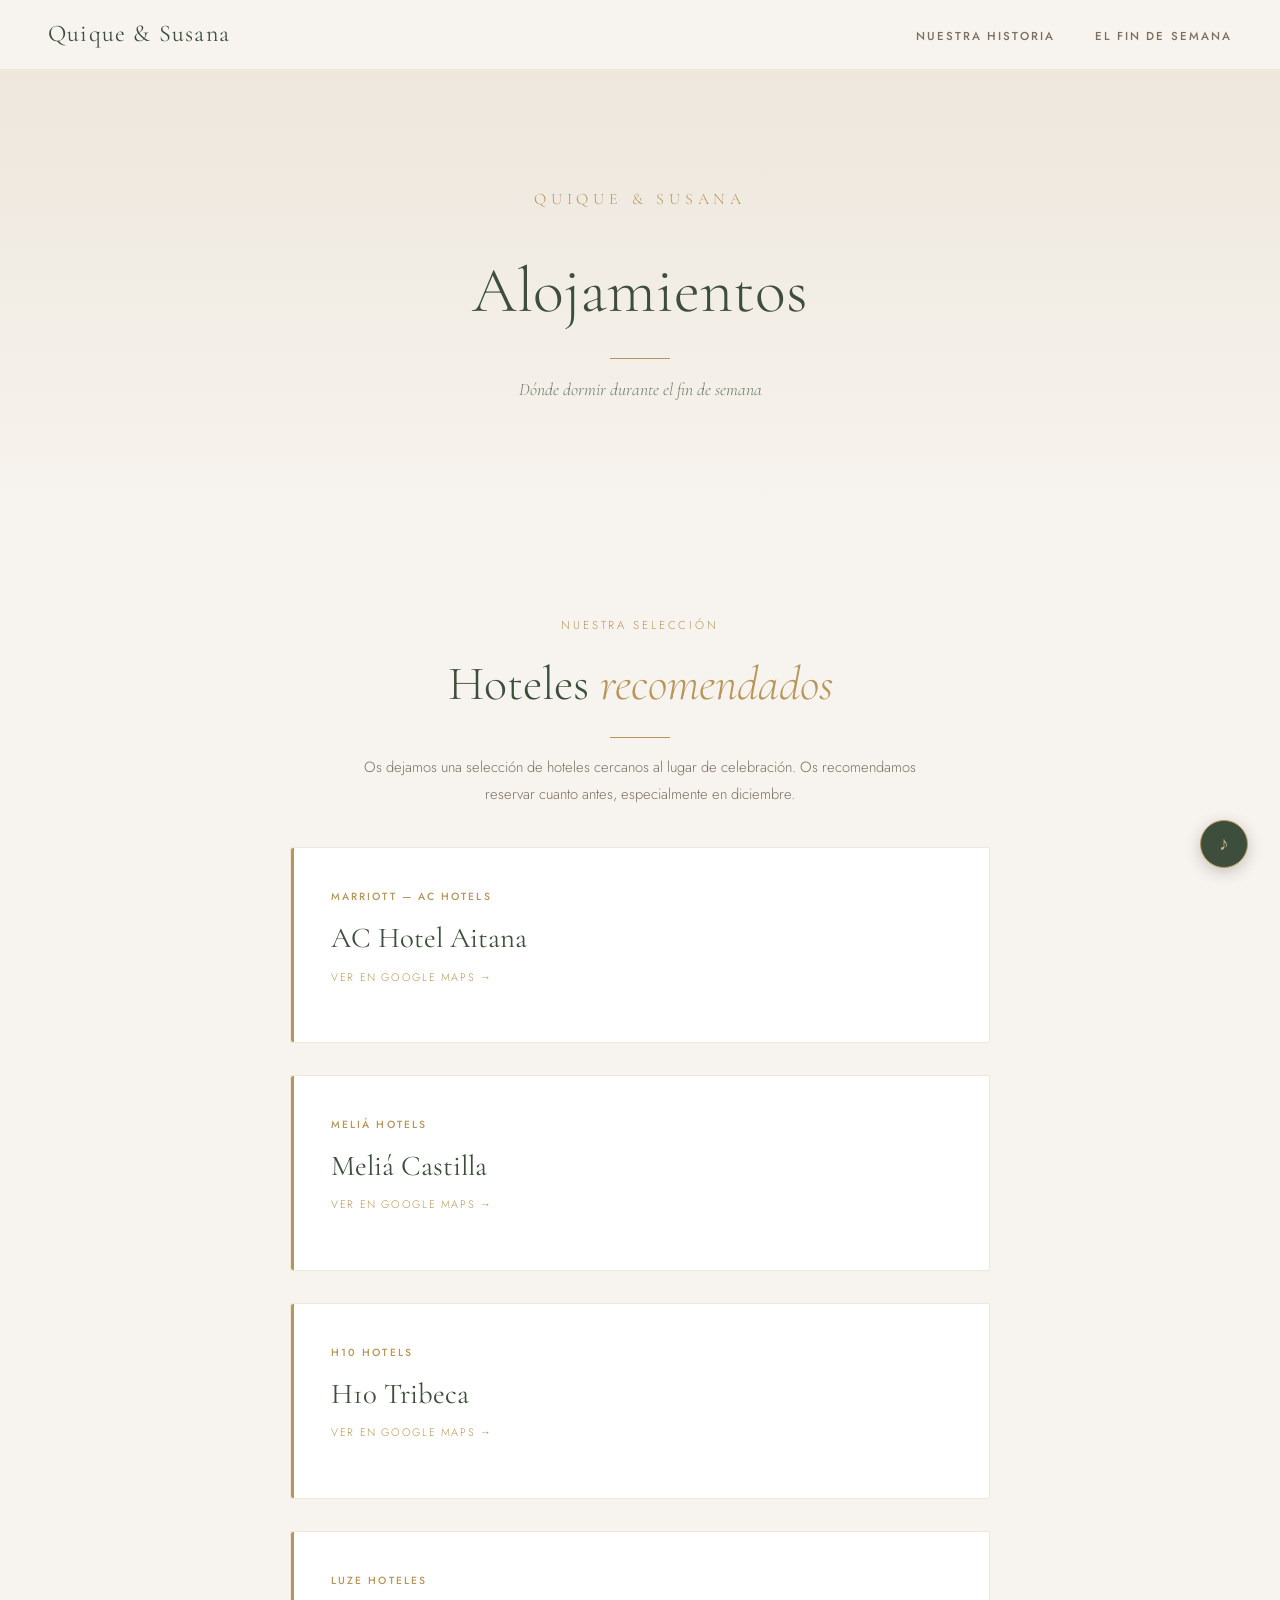
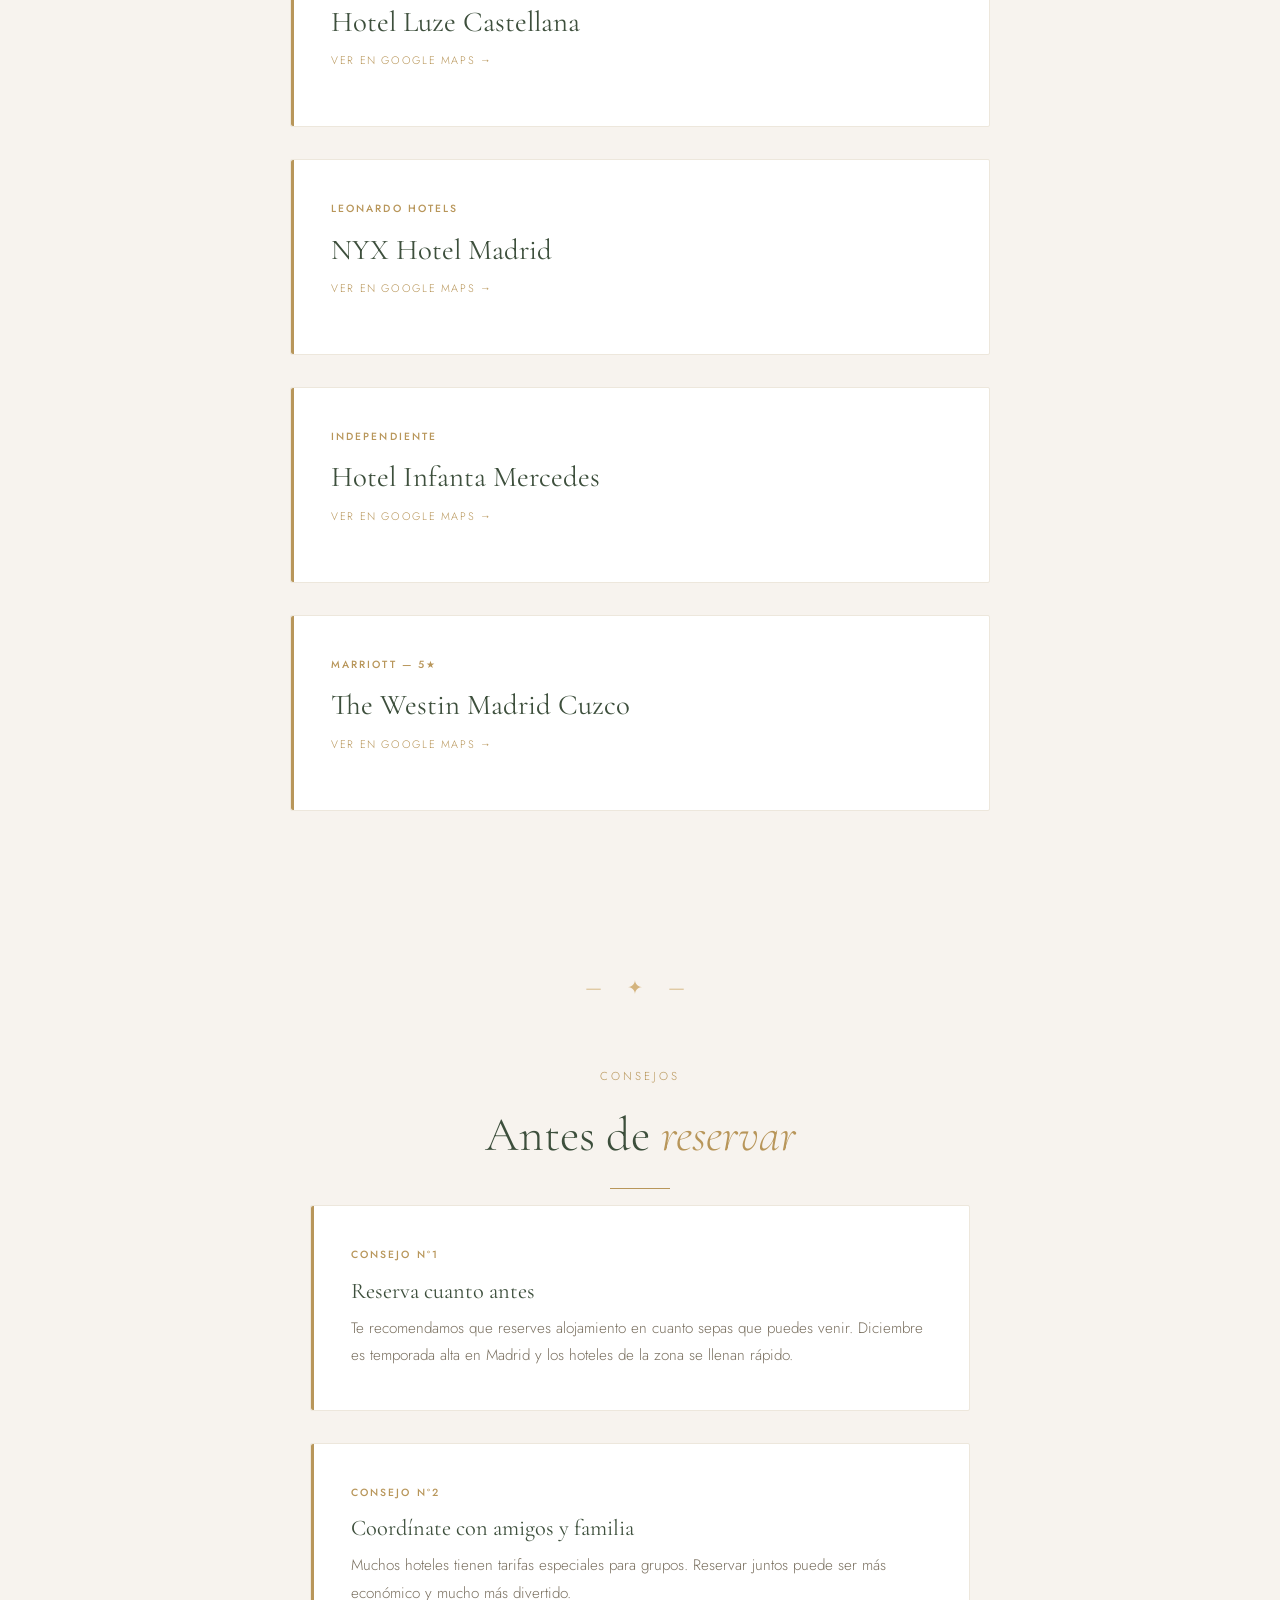
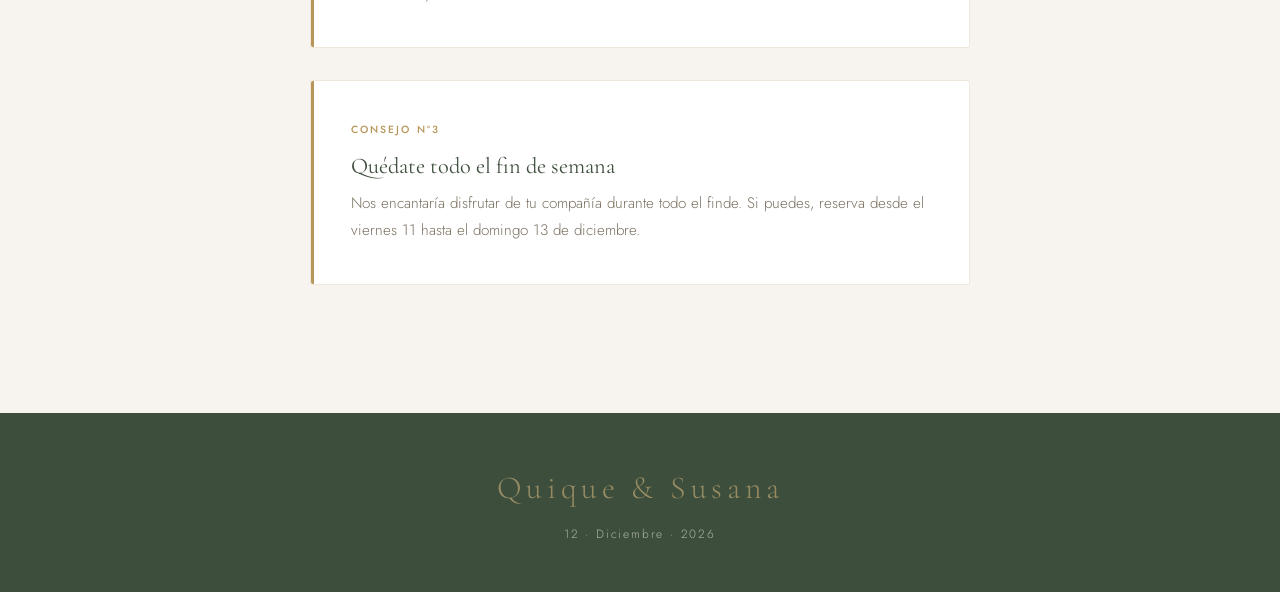
==== alojamientos.html @ 62c89812 "Add files via upload" ====
<!DOCTYPE html>
<html lang="es">
<head>
  <meta charset="UTF-8" />
  <meta name="viewport" content="width=device-width, initial-scale=1.0" />
  <title>Alojamientos — Quique &amp; Susana</title>
  <link rel="stylesheet" href="css/styles.css" />
</head>
<body>

  <script src="js/nav.js"></script>

  <audio id="musica-boda" loop preload="auto">
    <source src="music/cancion.mp3" type="audio/mpeg">
  </audio>
  <button class="music-btn" id="music-btn" aria-label="Reproducir música">
    <span class="music-icon">♪</span>
  </button>

  <div class="page-hero">
    <p class="hero-ornament" style="color:var(--dorado);">Quique &amp; Susana</p>
    <h1>Alojamientos</h1>
    <div class="section-divider"></div>
    <p style="font-family:'Cormorant Garamond',serif;font-style:italic;color:var(--verde-light);font-size:1.1rem;">Dónde dormir durante el fin de semana</p>
  </div>

  <section class="section">
    <p class="section-subtitle">Nuestra selección</p>
    <h2 class="section-title">Hoteles <em>recomendados</em></h2>
    <div class="section-divider"></div>

    <p style="text-align:center;color:var(--text-muted);font-size:0.92rem;max-width:600px;margin:0 auto 2.5rem;line-height:1.8;">
      Os dejamos una selección de hoteles cercanos al lugar de celebración. Os recomendamos reservar cuanto antes, especialmente en diciembre.
    </p>

    <div style="max-width:700px;margin:0 auto;">

      <a href="https://www.google.com/maps/place/AC+Hotel+Aitana/@40.4558922,-3.6922421,17z" target="_blank" rel="noopener" class="event-card hotel-link-card">
        <p class="event-tag">Marriott — AC Hotels</p>
        <h3 class="event-title">AC Hotel Aitana</h3>
        <p class="event-meta">Ver en Google Maps →</p>
      </a>

      <a href="https://www.google.com/maps/place/Hotel+Meli%C3%A1+Castilla/@40.4614491,-3.6947619,17z" target="_blank" rel="noopener" class="event-card hotel-link-card">
        <p class="event-tag">Meliá Hotels</p>
        <h3 class="event-title">Meliá Castilla</h3>
        <p class="event-meta">Ver en Google Maps →</p>
      </a>

      <a href="https://www.google.com/maps/place/H10+Tribeca/@40.457173,-3.6939649,17.35z" target="_blank" rel="noopener" class="event-card hotel-link-card">
        <p class="event-tag">H10 Hotels</p>
        <h3 class="event-title">H10 Tribeca</h3>
        <p class="event-meta">Ver en Google Maps →</p>
      </a>

      <a href="https://www.google.com/maps/place/BYPILLOW+Castellana/@40.4584885,-3.6954978,19.08z" target="_blank" rel="noopener" class="event-card hotel-link-card">
        <p class="event-tag">Luze Hoteles</p>
        <h3 class="event-title">Hotel Luze Castellana</h3>
        <p class="event-meta">Ver en Google Maps →</p>
      </a>

      <a href="https://www.google.com/maps/place/NYX+Hotel+Madrid/@40.4504519,-3.7005202,16z" target="_blank" rel="noopener" class="event-card hotel-link-card">
        <p class="event-tag">Leonardo Hotels</p>
        <h3 class="event-title">NYX Hotel Madrid</h3>
        <p class="event-meta">Ver en Google Maps →</p>
      </a>

      <a href="https://www.google.com/maps/place/Hotel+Infanta+Mercedes/@40.4580658,-3.7011645,16z" target="_blank" rel="noopener" class="event-card hotel-link-card">
        <p class="event-tag">Independiente</p>
        <h3 class="event-title">Hotel Infanta Mercedes</h3>
        <p class="event-meta">Ver en Google Maps →</p>
      </a>

      <a href="https://www.google.com/maps/place/The+Westin+Madrid+Cuzco/@40.4587746,-3.693703,17z" target="_blank" rel="noopener" class="event-card hotel-link-card">
        <p class="event-tag">Marriott — 5★</p>
        <h3 class="event-title">The Westin Madrid Cuzco</h3>
        <p class="event-meta">Ver en Google Maps →</p>
      </a>

    </div>
  </section>

  <div class="ornamental-divider">— ✦ —</div>

  <section class="section" style="padding-top:2rem;">
    <p class="section-subtitle">Consejos</p>
    <h2 class="section-title">Antes de <em>reservar</em></h2>
    <div class="section-divider"></div>

    <div style="max-width:660px;margin:0 auto;">
      <div class="event-card">
        <p class="event-tag">Consejo nº1</p>
        <h3 class="event-title" style="font-size:1.4rem;">Reserva cuanto antes</h3>
        <p class="event-body">Te recomendamos que reserves alojamiento en cuanto sepas que puedes venir. Diciembre es temporada alta en Madrid y los hoteles de la zona se llenan rápido.</p>
      </div>
      <div class="event-card">
        <p class="event-tag">Consejo nº2</p>
        <h3 class="event-title" style="font-size:1.4rem;">Coordínate con amigos y familia</h3>
        <p class="event-body">Muchos hoteles tienen tarifas especiales para grupos. Reservar juntos puede ser más económico y mucho más divertido.</p>
      </div>
      <div class="event-card">
        <p class="event-tag">Consejo nº3</p>
        <h3 class="event-title" style="font-size:1.4rem;">Quédate todo el fin de semana</h3>
        <p class="event-body">Nos encantaría disfrutar de tu compañía durante todo el finde. Si puedes, reserva desde el viernes 11 hasta el domingo 13 de diciembre.</p>
      </div>
    </div>
  </section>

  <footer>
    <p class="footer-names">Quique &amp; Susana</p>
    <p>12 · Diciembre · 2026</p>
  </footer>

  <script src="js/main.js"></script>
</body>
</html>
---- css/styles.css ----
/* ===========================
   QUIQUE & SUSANA — ESTILOS
   =========================== */

@import url('https://fonts.googleapis.com/css2?family=Cormorant+Garamond:ital,wght@0,300;0,400;0,600;1,300;1,400&family=Jost:wght@300;400;500&display=swap');

:root {
  --crema: #f7f3ee;
  --crema-dark: #ede7dc;
  --verde: #3d4f3c;
  --verde-light: #6b7f6a;
  --dorado: #b8965a;
  --dorado-light: #d4b47e;
  --text: #2e2e2e;
  --text-muted: #7a7060;
  --white: #ffffff;
  --nav-height: 70px;
}

*, *::before, *::after { box-sizing: border-box; margin: 0; padding: 0; }
html { scroll-behavior: smooth; }

body {
  font-family: 'Jost', sans-serif;
  font-weight: 300;
  background: var(--crema);
  color: var(--text);
  line-height: 1.7;
}

/* ---- NAVEGACIÓN ---- */
nav {
  position: fixed;
  top: 0; left: 0; right: 0;
  z-index: 100;
  height: var(--nav-height);
  background: rgba(247, 243, 238, 0.95);
  backdrop-filter: blur(8px);
  border-bottom: 1px solid var(--crema-dark);
  display: flex;
  align-items: center;
  justify-content: space-between;
  padding: 0 3rem;
}

.nav-logo {
  font-family: 'Cormorant Garamond', serif;
  font-size: 1.5rem;
  font-weight: 400;
  color: var(--verde);
  text-decoration: none;
  letter-spacing: 0.05em;
}

.nav-links {
  display: flex;
  gap: 2.5rem;
  list-style: none;
  align-items: center;
}

.nav-links a {
  font-size: 0.72rem;
  font-weight: 500;
  letter-spacing: 0.18em;
  text-transform: uppercase;
  color: var(--text-muted);
  text-decoration: none;
  transition: color 0.3s;
}

.nav-links a:hover,
.nav-links a.active { color: var(--verde); }

.hamburger {
  display: none;
  flex-direction: column;
  gap: 5px;
  cursor: pointer;
  background: none;
  border: none;
  padding: 4px;
}

.hamburger span {
  display: block;
  width: 24px;
  height: 1.5px;
  background: var(--verde);
  transition: all 0.3s;
}

/* ---- HERO ---- */
.hero {
  height: 100vh;
  min-height: 600px;
  display: flex;
  flex-direction: column;
  align-items: center;
  justify-content: center;
  text-align: center;
  padding: 2rem;
  position: relative;
  background-image: url('https://raw.githubusercontent.com/Quaque17/Quaque17.github.io/main/img/c1dd4bbc-cd3b-4c6b-88b2-6cb4674f91f2.png');
  background-size: cover;
  background-position: center center;
  background-repeat: no-repeat;
  overflow: hidden;
}

.hero::before {
  content: '';
  position: absolute;
  inset: 0;
  background: rgba(0, 0, 0, 0.40);
  z-index: 0;
}

.hero > * {
  position: relative;
  z-index: 1;
}

.hero-ornament {
  font-family: 'Cormorant Garamond', serif;
  font-size: 1rem;
  letter-spacing: 0.3em;
  text-transform: uppercase;
  color: #d4b47e;
  margin-bottom: 1.5rem;
}

.hero h1 {
  font-family: 'Cormorant Garamond', serif;
  font-size: clamp(3.5rem, 8vw, 7rem);
  font-weight: 300;
  line-height: 1.1;
  color: #ffffff;
  margin-bottom: 1rem;
}

.hero h1 em {
  font-style: italic;
  font-weight: 300;
  color: #d4b47e;
}

.hero-divider {
  width: 80px;
  height: 1px;
  background: #d4b47e;
  margin: 0 auto 1.5rem;
}

.hero-fecha {
  font-size: 1.10rem;
  font-weight: 500;
  letter-spacing: 0.3em;
  text-transform: uppercase;
  color: rgba(255, 255, 255, 0.75);
  margin: 1.5rem 0;
}

.hero-tagline {
  font-family: 'Cormorant Garamond', serif;
  font-size: 1.3rem;
  font-style: italic;
  color: rgba(255, 255, 255, 0.88);
  max-width: 420px;
}

.scroll-hint {
  position: absolute;
  bottom: 2.5rem;
  left: 50%;
  transform: translateX(-50%);
  display: flex;
  flex-direction: column;
  align-items: center;
  gap: 6px;
  animation: bounce 2s infinite;
  z-index: 1;
}

.scroll-hint span {
  font-size: 0.65rem;
  letter-spacing: 0.2em;
  text-transform: uppercase;
  color: rgba(255, 255, 255, 0.6);
}

.scroll-hint::after {
  content: '';
  width: 1px;
  height: 40px;
  background: #d4b47e;
}

@keyframes bounce {
  0%, 100% { transform: translateX(-50%) translateY(0); }
  50% { transform: translateX(-50%) translateY(6px); }
}

/* ---- SECCIONES ---- */
.section {
  padding: 6rem 2rem;
  max-width: 900px;
  margin: 0 auto;
}

.section-title {
  font-family: 'Cormorant Garamond', serif;
  font-size: clamp(2rem, 4vw, 3rem);
  font-weight: 300;
  color: var(--verde);
  text-align: center;
  margin-bottom: 0.5rem;
}

.section-title em {
  font-style: italic;
  color: var(--dorado);
}

.section-subtitle {
  text-align: center;
  font-size: 0.72rem;
  letter-spacing: 0.25em;
  text-transform: uppercase;
  color: var(--dorado);
  margin-bottom: 0.5rem;
}

.section-divider {
  width: 60px;
  height: 1px;
  background: var(--dorado);
  margin: 0.75rem auto 1rem;
}

/* ---- PÁGINA HERO (subpáginas) ---- */
.page-hero {
  height: 50vh;
  min-height: 320px;
  display: flex;
  flex-direction: column;
  align-items: center;
  justify-content: center;
  text-align: center;
  padding: 2rem;
  margin-top: var(--nav-height);
  background: linear-gradient(180deg, var(--crema-dark) 0%, var(--crema) 100%);
}

.page-hero h1 {
  font-family: 'Cormorant Garamond', serif;
  font-size: clamp(2.2rem, 5vw, 4rem);
  font-weight: 300;
  color: var(--verde);
}

/* ---- ACCESOS RÁPIDOS ---- */
.info-grid {
  display: grid;
  grid-template-columns: repeat(auto-fit, minmax(260px, 1fr));
  gap: 2rem;
  margin-top: 3rem;
}

.info-block {
  text-align: center;
  padding: 2.5rem 2rem;
  background: var(--white);
  border: 1px solid var(--crema-dark);
  border-radius: 2px;
  transition: box-shadow 0.3s;
}

.info-block:hover { box-shadow: 0 8px 32px rgba(0,0,0,0.07); }

.info-icon {
  font-size: 2rem;
  margin-bottom: 1rem;
  display: block;
}

.info-block h3 {
  font-family: 'Cormorant Garamond', serif;
  font-size: 1.4rem;
  color: var(--verde);
  margin-bottom: 0.5rem;
}

.info-block p {
  font-size: 0.88rem;
  color: var(--text-muted);
  line-height: 1.7;
  margin-bottom: 1.5rem;
}

/* ---- BOTONES ---- */
.btn {
  display: inline-block;
  padding: 0.85rem 2.5rem;
  font-size: 0.7rem;
  font-weight: 500;
  letter-spacing: 0.2em;
  text-transform: uppercase;
  text-decoration: none;
  transition: all 0.3s;
  border-radius: 1px;
  cursor: pointer;
  border: none;
}

.btn-primary {
  background: var(--verde);
  color: var(--white);
  border: 1px solid var(--verde);
}

.btn-primary:hover { background: var(--dorado); border-color: var(--dorado); }

.btn-outline {
  background: transparent;
  color: var(--verde);
  border: 1px solid var(--verde);
}

.btn-outline:hover { background: var(--verde); color: var(--white); }

/* ---- MINUTO A MINUTO ---- */
.seccion-timeline {
  background-image: url('https://raw.githubusercontent.com/Quaque17/Quaque17.github.io/main/img/c1dd4bbc-cd3b-4c6b-88b2-6cb4674f91f2.png');
  background-size: cover;
  background-position: center center;
  background-attachment: fixed;
  position: relative;
  padding: 6rem 0;
  text-align: center;
}

.seccion-timeline::before {
  content: '';
  position: absolute;
  inset: 0;
  background: rgba(30, 40, 28, 0.82);
  z-index: 0;
}

.seccion-timeline > * {
  position: relative;
  z-index: 1;
}

.tl-sub { color: #d4b47e; }
.tl-div { background: #d4b47e; }

.tl-titulo {
  font-family: 'Cormorant Garamond', serif;
  font-size: clamp(1.8rem, 4vw, 2.8rem);
  font-weight: 300;
  color: #ffffff;
  letter-spacing: 0.12em;
  text-transform: uppercase;
  margin-bottom: 0.5rem;
}

.tl-titulo em {
  color: #d4b47e;
  font-style: italic;
  text-transform: lowercase;
}

.tl2-linea {
  position: relative;
  margin-top: 3rem;
  max-width: 800px;
  margin-left: auto;
  margin-right: auto;
  padding: 0 2rem;
}

.tl2-linea::before {
  content: '';
  position: absolute;
  left: 50%;
  top: 0; bottom: 0;
  width: 1px;
  background: rgba(212, 180, 126, 0.3);
  transform: translateX(-50%);
  z-index: 0;
}

.tl2-fila {
  display: grid;
  grid-template-columns: 1fr auto 1fr;
  align-items: center;
  min-height: 160px;
  position: relative;
}

.tl2-fila:not(:last-child)::after {
  content: '';
  position: absolute;
  bottom: 0;
  left: 0; right: 0;
  height: 1px;
  background: rgba(212, 180, 126, 0.18);
}

.tl2-izq {
  padding: 2.5rem 3rem 2.5rem 1rem;
  text-align: right;
}

.tl2-der {
  padding: 2.5rem 1rem 2.5rem 3rem;
  text-align: left;
}

.tl2-centro {
  display: flex;
  align-items: center;
  justify-content: center;
  z-index: 1;
  position: relative;
  width: 32px;
}

.tl2-corazon {
  font-size: 1rem;
  color: #d4b47e;
  line-height: 1;
  display: block;
  user-select: none;
}

.tl2-nombre {
  font-family: 'Cormorant Garamond', serif;
  font-size: 1.25rem;
  font-weight: 400;
  color: #ffffff;
  text-transform: uppercase;
  letter-spacing: 0.12em;
  margin-bottom: 0.3rem;
}

.tl2-hora {
  font-size: 0.65rem;
  font-weight: 500;
  letter-spacing: 0.22em;
  text-transform: uppercase;
  color: #d4b47e;
  margin-bottom: 0.4rem;
}

.tl2-lugar {
  font-size: 0.82rem;
  color: rgba(255, 255, 255, 0.6);
  line-height: 1.6;
}

.tl2-img {
  width: 90px;
  height: 90px;
  object-fit: contain;
  opacity: 0.85;
}

/* ---- RSVP ---- */
.seccion-rsvp {
  text-align: center;
  padding: 6rem 2rem;
  max-width: 700px;
  margin: 0 auto;
}

.rsvp-intro {
  font-size: 1rem;
  color: var(--text-muted);
  margin-bottom: 2.5rem;
  max-width: 480px;
  margin-left: auto;
  margin-right: auto;
  line-height: 1.8;
}

.rsvp-intro strong { color: var(--verde); font-weight: 500; }

.rsvp-btn {
  font-size: 0.75rem;
  padding: 1.1rem 3.5rem;
  letter-spacing: 0.25em;
}

/* ---- AGRADECIMIENTO ---- */
.seccion-gracias {
  text-align: center;
}

.gracias-texto {
  max-width: 600px;
  margin: 0 auto 3rem;
  font-size: 1rem;
  color: var(--text-muted);
  line-height: 1.9;
}

.gracias-texto p {
  margin-bottom: 1.25rem;
}

.gracias-texto p:last-child { margin-bottom: 0; }

.gracias-firma {
  font-family: 'Cormorant Garamond', serif;
  font-size: 1.2rem;
  color: var(--verde);
  margin-top: 2rem !important;
}

.gracias-firma em {
  font-style: italic;
  color: var(--dorado);
}

.gracias-cuenta {
  max-width: 500px;
  margin: 0 auto;
  padding: 2rem;
  border-top: 1px solid var(--crema-dark);
}

.gracias-cuenta-texto {
  font-size: 0.85rem;
  color: var(--text-muted);
  line-height: 1.7;
  margin-bottom: 1rem;
}

.gracias-iban {
  font-family: 'Cormorant Garamond', serif;
  font-size: 1.1rem;
  color: var(--verde);
  letter-spacing: 0.08em;
  margin-bottom: 0.75rem;
}

.gracias-cuenta-nota {
  font-size: 0.75rem;
  color: var(--text-muted);
  font-style: italic;
  opacity: 0.8;
}

/* ---- SEPARADOR DECORATIVO ---- */
.ornamental-divider {
  text-align: center;
  margin: 2rem 0;
  color: var(--dorado-light);
  font-size: 1.2rem;
  letter-spacing: 0.5em;
}

/* ---- TARJETAS EVENTO ---- */
.event-card {
  background: var(--white);
  border: 1px solid var(--crema-dark);
  border-radius: 2px;
  padding: 2.5rem;
  margin-bottom: 2rem;
  position: relative;
}

.event-card::before {
  content: '';
  position: absolute;
  left: 0; top: 0; bottom: 0;
  width: 3px;
  background: var(--dorado);
  border-radius: 2px 0 0 2px;
}

.event-tag {
  font-size: 0.65rem;
  font-weight: 500;
  letter-spacing: 0.2em;
  text-transform: uppercase;
  color: var(--dorado);
  margin-bottom: 0.5rem;
}

.event-title {
  font-family: 'Cormorant Garamond', serif;
  font-size: 1.8rem;
  font-weight: 400;
  color: var(--verde);
  margin-bottom: 0.3rem;
}

.event-meta {
  font-size: 0.75rem;
  letter-spacing: 0.12em;
  text-transform: uppercase;
  color: var(--text-muted);
  margin-bottom: 1rem;
}

.event-body { font-size: 0.95rem; color: var(--text-muted); line-height: 1.8; }
.event-body p { margin-bottom: 0.75rem; }
.event-body p:last-child { margin-bottom: 0; }

/* ---- PERSONAS / CORTEJO ---- */
.person-grid {
  display: grid;
  grid-template-columns: repeat(auto-fit, minmax(240px, 1fr));
  gap: 2rem;
  margin-top: 2rem;
}

.person-card { text-align: center; padding: 1.5rem; }

.person-avatar {
  width: 80px;
  height: 80px;
  border-radius: 50%;
  background: var(--crema-dark);
  border: 2px solid var(--dorado-light);
  margin: 0 auto 1rem;
  display: flex;
  align-items: center;
  justify-content: center;
  font-family: 'Cormorant Garamond', serif;
  font-size: 1.8rem;
  color: var(--dorado);
}

.person-role {
  font-size: 0.65rem;
  letter-spacing: 0.2em;
  text-transform: uppercase;
  color: var(--dorado);
  margin-bottom: 0.25rem;
}

.person-name {
  font-family: 'Cormorant Garamond', serif;
  font-size: 1.3rem;
  color: var(--verde);
  margin-bottom: 0.5rem;
}

.person-desc { font-size: 0.88rem; color: var(--text-muted); line-height: 1.7; }

/* ---- INFO SUBPÁGINAS ---- */
.info-sub-grid {
  display: grid;
  grid-template-columns: repeat(auto-fit, minmax(200px, 1fr));
  gap: 2rem;
  margin-top: 2rem;
}

.info-sub-block { text-align: center; }
.info-sub-block .info-sub-icon { font-size: 1.5rem; margin-bottom: 0.75rem; display: block; }

.info-sub-block h3 {
  font-family: 'Cormorant Garamond', serif;
  font-size: 1.2rem;
  color: var(--verde);
  margin-bottom: 0.5rem;
}

.info-sub-block p { font-size: 0.88rem; color: var(--text-muted); line-height: 1.7; }

/* ---- LISTA DE BODA ---- */
.lista-intro {
  text-align: center;
  max-width: 600px;
  margin: 0 auto 3rem;
  font-size: 1rem;
  color: var(--text-muted);
  line-height: 1.8;
}

.lista-box {
  background: var(--white);
  border: 1px solid var(--crema-dark);
  border-radius: 2px;
  padding: 3rem;
  text-align: center;
  max-width: 560px;
  margin: 0 auto 2rem;
}

.lista-box h3 {
  font-family: 'Cormorant Garamond', serif;
  font-size: 1.8rem;
  font-weight: 300;
  color: var(--verde);
  margin-bottom: 0.5rem;
}

.lista-box p { color: var(--text-muted); margin-bottom: 1.5rem; }

/* ---- FOOTER ---- */
footer {
  background: var(--verde);
  color: var(--crema);
  text-align: center;
  padding: 3rem 2rem;
}

footer .footer-names {
  font-family: 'Cormorant Garamond', serif;
  font-size: 2rem;
  font-weight: 300;
  color: var(--dorado-light);
  margin-bottom: 0.5rem;
}

footer p {
  font-size: 0.75rem;
  letter-spacing: 0.15em;
  opacity: 0.6;
}

/* ---- BOTÓN MÚSICA ---- */
.music-btn {
  position: fixed;
  bottom: 2rem;
  right: 2rem;
  z-index: 200;
  width: 48px;
  height: 48px;
  border-radius: 50%;
  background: var(--verde);
  border: 1px solid var(--dorado);
  color: var(--dorado-light);
  font-size: 1.2rem;
  cursor: pointer;
  display: flex;
  align-items: center;
  justify-content: center;
  transition: all 0.3s;
  box-shadow: 0 4px 16px rgba(0,0,0,0.2);
}

.music-btn:hover { background: var(--dorado); color: var(--white); }

.music-btn.playing .music-icon {
  display: inline-block;
  animation: spin-note 4s linear infinite;
}

@keyframes spin-note {
  0%   { transform: rotate(0deg); }
  100% { transform: rotate(360deg); }
}

/* ---- HOTELES ---- */
.hotel-link-card {
  display: block;
  text-decoration: none;
  color: inherit;
  cursor: pointer;
}

.hotel-link-card:hover { box-shadow: 0 6px 24px rgba(0,0,0,0.08); }
.hotel-link-card:hover .event-title { color: var(--dorado); transition: color 0.3s; }
.hotel-link-card .event-meta { color: var(--dorado); font-size: 0.68rem; letter-spacing: 0.15em; }

/* ---- RESTAURANTES ---- */
.restaurante-lista {
  display: flex;
  flex-direction: column;
  gap: 0;
  margin-top: 0.5rem;
}

.restaurante-fila {
  display: flex;
  justify-content: space-between;
  align-items: center;
  gap: 1rem;
  padding: 0.9rem 0;
  border-bottom: 1px solid var(--crema-dark);
  text-decoration: none;
  transition: background 0.2s;
}

.restaurante-fila:last-child { border-bottom: none; }
.restaurante-fila:hover .restaurante-nombre { color: var(--dorado); }
.restaurante-fila > div { display: flex; flex-direction: column; gap: 0.2rem; }

.restaurante-nombre {
  font-family: 'Cormorant Garamond', serif;
  font-size: 1.1rem;
  color: var(--verde);
  font-weight: 400;
  transition: color 0.3s;
  display: block;
}

.restaurante-tipo { font-size: 0.78rem; color: var(--text-muted); display: block; }

.restaurante-ir {
  font-size: 0.62rem;
  font-weight: 500;
  letter-spacing: 0.15em;
  text-transform: uppercase;
  color: var(--dorado);
  white-space: nowrap;
  flex-shrink: 0;
}

.restaurante-ir:hover { color: var(--verde); }

/* ==============================
   MOBILE
   ============================== */
@media (max-width: 768px) {
  nav { padding: 0 1.5rem; }
  .nav-links { display: none; }

  .nav-links.open {
    display: flex;
    flex-direction: column;
    position: fixed;
    top: var(--nav-height);
    left: 0; right: 0;
    background: var(--crema);
    padding: 2rem;
    gap: 1.5rem;
    border-bottom: 1px solid var(--crema-dark);
    align-items: flex-start;
    box-shadow: 0 8px 24px rgba(0,0,0,0.08);
  }

  .hamburger { display: flex; }
  .section { padding: 4rem 1.5rem; }
  .seccion-rsvp { padding: 4rem 1.5rem; }
  .seccion-gracias { padding: 4rem 1.5rem; }
  .hero h1 { font-size: clamp(3rem, 12vw, 5rem); }
  .hero-tagline { font-size: 1.1rem; }
  .info-grid { grid-template-columns: 1fr; gap: 1.25rem; }
  .info-block { padding: 2rem 1.5rem; }
  .event-card { padding: 1.75rem; }
  .person-grid { grid-template-columns: 1fr; }
  .lista-box { padding: 2rem 1.5rem; }
  .info-sub-grid { grid-template-columns: 1fr; }

  .music-btn {
    bottom: 1.25rem;
    right: 1.25rem;
    width: 44px;
    height: 44px;
    font-size: 1rem;
  }

  .rsvp-btn {
    width: 100%;
    text-align: center;
    padding: 1rem 2rem;
    box-sizing: border-box;
  }

  /* Agradecimiento móvil */
  .gracias-texto { font-size: 0.95rem; }
  .gracias-cuenta { padding: 1.5rem 0; }

  /* Restaurantes móvil */
  .restaurante-fila {
    flex-direction: column;
    align-items: flex-start;
    gap: 0.4rem;
  }

  .restaurante-ir { margin-top: 0.1rem; }

  /* ---- MINUTO A MINUTO MÓVIL ---- */
  .seccion-timeline {
    background-attachment: scroll;
    padding: 4rem 0;
  }

  .tl2-linea {
    padding: 0 1.5rem;
    max-width: 100%;
  }

  .tl2-linea::before {
    left: 3rem;
    transform: none;
  }

  .tl2-fila {
    display: flex;
    flex-direction: row;
    align-items: center;
    min-height: auto;
    padding: 1.5rem 0;
    gap: 0;
    position: relative;
  }

  .tl2-fila:not(:last-child)::after {
    left: 0;
    right: 0;
  }

  .tl2-centro {
    order: 1;
    width: 3rem;
    flex-shrink: 0;
    justify-content: center;
    align-self: center;
  }

  .tl2-fila:not(.reverse) .tl2-izq {
    display: block;
    order: 2;
    flex: 1;
    text-align: left;
    padding: 0 0.75rem;
  }

  .tl2-fila:not(.reverse) .tl2-der {
    display: flex;
    order: 3;
    flex: 0;
    padding: 0;
    align-items: center;
  }

  .tl2-fila.reverse .tl2-der {
    display: block;
    order: 2;
    flex: 1;
    text-align: left;
    padding: 0 0.75rem;
  }

  .tl2-fila.reverse .tl2-izq {
    display: flex;
    order: 3;
    flex: 0;
    padding: 0;
    align-items: center;
    text-align: left;
  }

  .tl2-img {
    width: 50px;
    height: 50px;
    opacity: 0.75;
  }
}
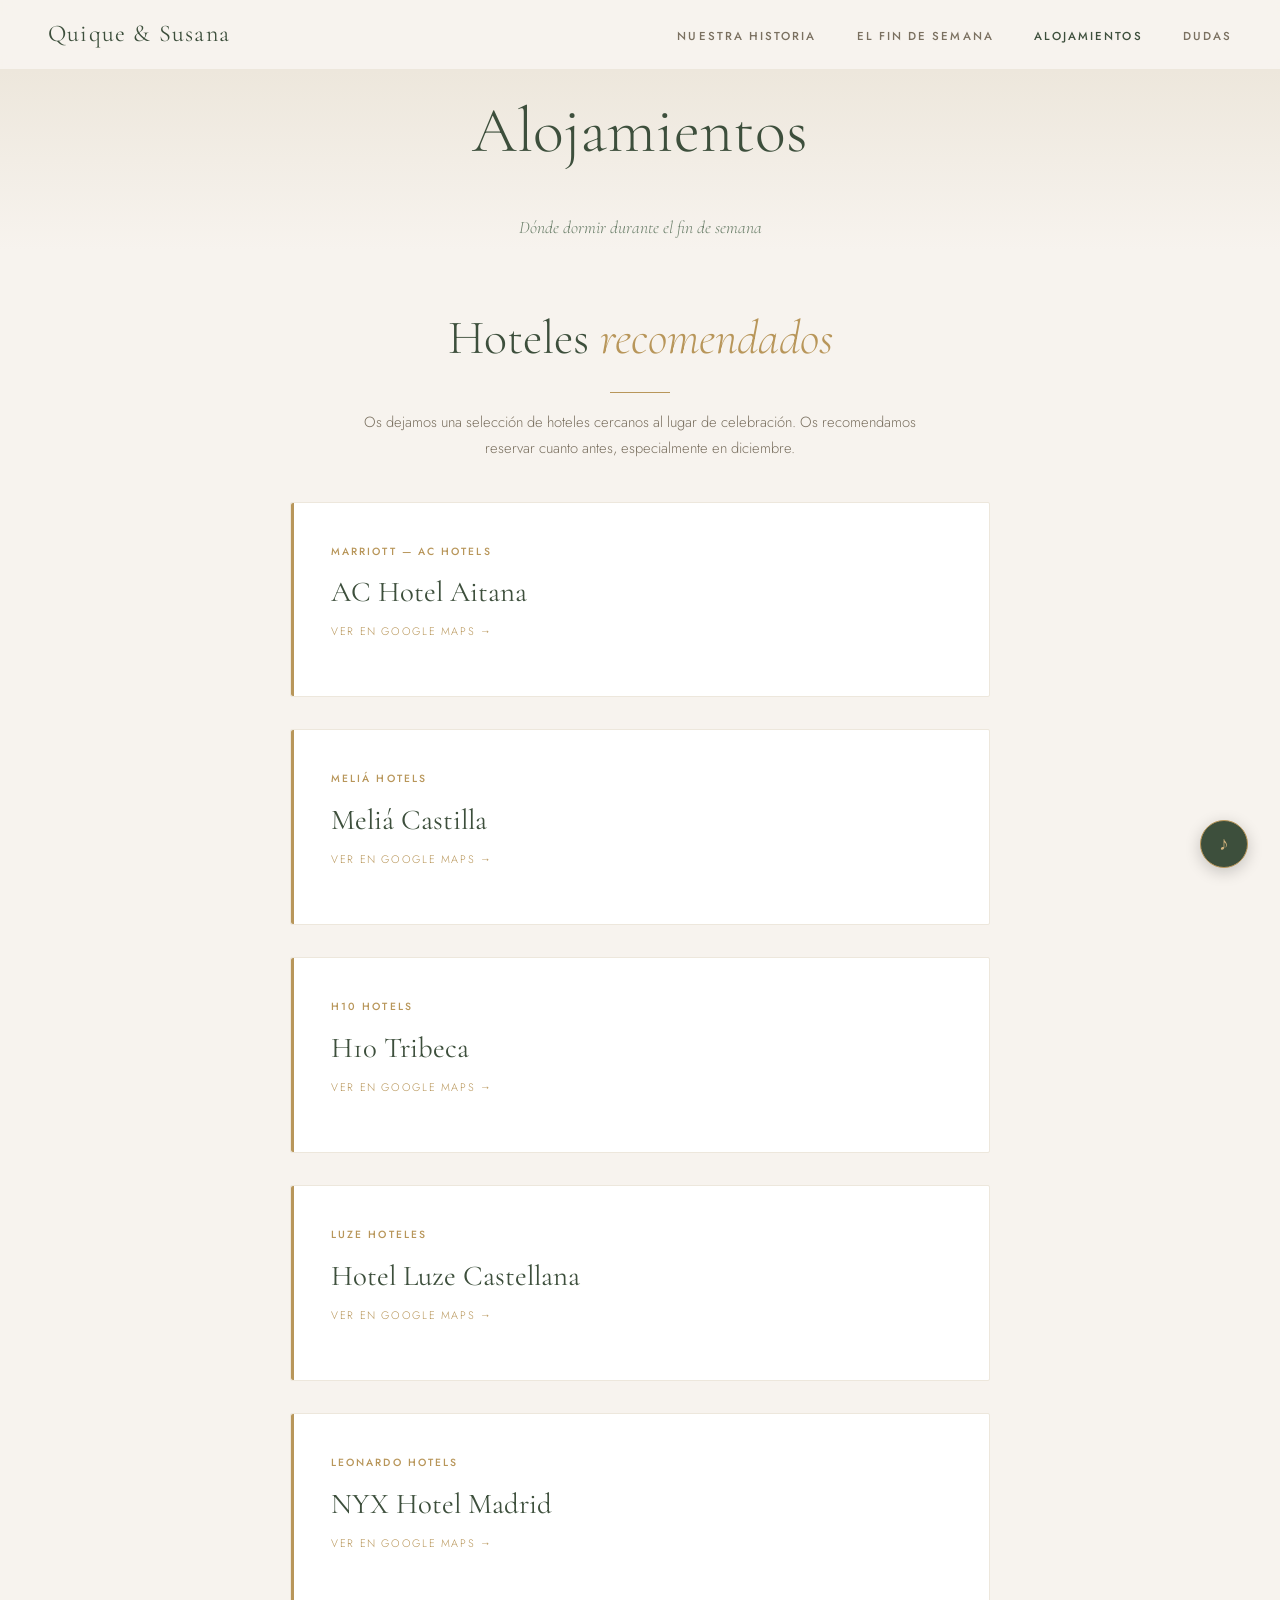
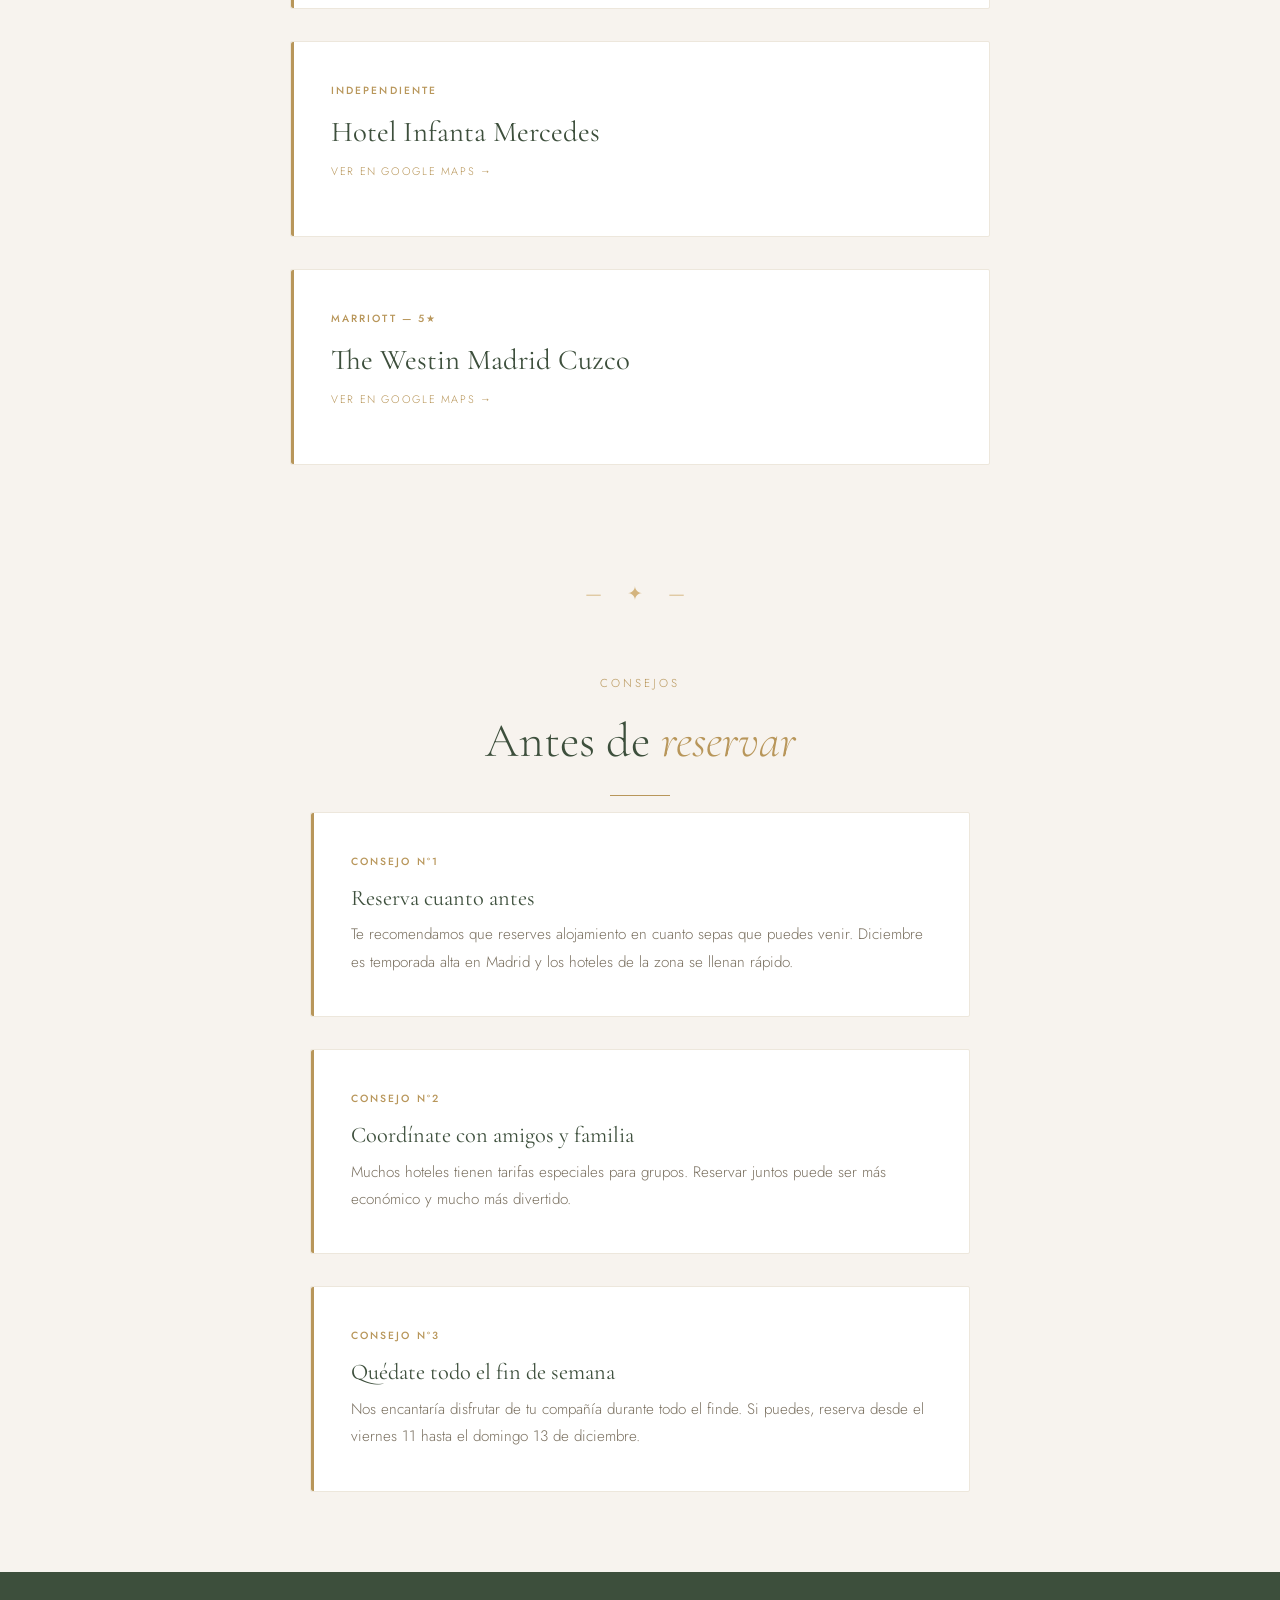
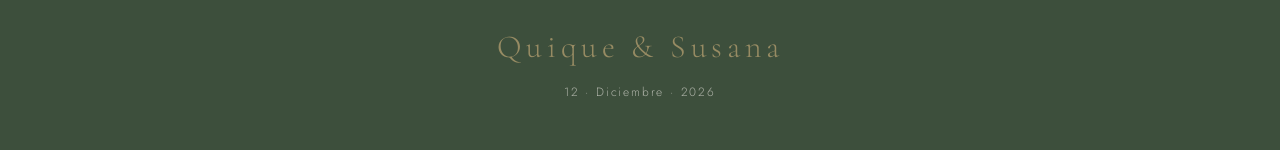
==== commit 76d912fa: "Update alojamientos.html" ====
--- a/alojamientos.html
+++ b/alojamientos.html
@@ -17,15 +17,13 @@
     <span class="music-icon">♪</span>
   </button>
 
-  <div class="page-hero">
-    <p class="hero-ornament" style="color:var(--dorado);">Quique &amp; Susana</p>
+  <div class="page-hero">    
     <h1>Alojamientos</h1>
     <div class="section-divider"></div>
     <p style="font-family:'Cormorant Garamond',serif;font-style:italic;color:var(--verde-light);font-size:1.1rem;">Dónde dormir durante el fin de semana</p>
   </div>
 
-  <section class="section">
-    <p class="section-subtitle">Nuestra selección</p>
+  <section class="section">    
     <h2 class="section-title">Hoteles <em>recomendados</em></h2>
     <div class="section-divider"></div>
 
--- a/css/styles.css
+++ b/css/styles.css
@@ -101,7 +101,7 @@
   text-align: center;
   padding: 2rem;
   position: relative;
-  background-image: url('https://raw.githubusercontent.com/Quaque17/Quaque17.github.io/main/img/c1dd4bbc-cd3b-4c6b-88b2-6cb4674f91f2.png');
+  background-image: url('https://raw.githubusercontent.com/Quaque17/Quaque17.github.io/main/img/039fe354-429a-420e-af50-00321ff71bb2.jpeg');
   background-size: cover;
   background-position: center center;
   background-repeat: no-repeat;
@@ -153,7 +153,7 @@
 }
 
 .hero-fecha {
-  font-size: 1.10rem;
+  font-size: 1.20rem;
   font-weight: 500;
   letter-spacing: 0.3em;
   text-transform: uppercase;
@@ -203,7 +203,7 @@
 
 /* ---- SECCIONES ---- */
 .section {
-  padding: 6rem 2rem;
+  padding: 3rem 2rem;
   max-width: 900px;
   margin: 0 auto;
 }
@@ -240,8 +240,8 @@
 
 /* ---- PÁGINA HERO (subpáginas) ---- */
 .page-hero {
-  height: 50vh;
-  min-height: 320px;
+  height: 20vh;
+  min-height: 160px;
   display: flex;
   flex-direction: column;
   align-items: center;
@@ -331,7 +331,7 @@
 
 /* ---- MINUTO A MINUTO ---- */
 .seccion-timeline {
-  background-image: url('https://raw.githubusercontent.com/Quaque17/Quaque17.github.io/main/img/c1dd4bbc-cd3b-4c6b-88b2-6cb4674f91f2.png');
+  background-image: url('https://raw.githubusercontent.com/Quaque17/Quaque17.github.io/main/img/039fe354-429a-420e-af50-00321ff71bb2.jpeg');
   background-size: cover;
   background-position: center center;
   background-attachment: fixed;
@@ -461,6 +461,18 @@
   line-height: 1.6;
 }
 
+.tl2-enlace {
+  color: rgba(255, 255, 255, 0.6);
+  text-decoration: none;
+  border-bottom: 1px solid rgba(212, 180, 126, 0.4);
+  transition: color 0.3s, border-color 0.3s;
+}
+
+.tl2-enlace:hover {
+  color: #d4b47e;
+  border-bottom-color: #d4b47e;
+}
+
 .tl2-img {
   width: 90px;
   height: 90px;
@@ -495,9 +507,7 @@
 }
 
 /* ---- AGRADECIMIENTO ---- */
-.seccion-gracias {
-  text-align: center;
-}
+.seccion-gracias { text-align: center; }
 
 .gracias-texto {
   max-width: 600px;
@@ -507,10 +517,7 @@
   line-height: 1.9;
 }
 
-.gracias-texto p {
-  margin-bottom: 1.25rem;
-}
-
+.gracias-texto p { margin-bottom: 1.25rem; }
 .gracias-texto p:last-child { margin-bottom: 0; }
 
 .gracias-firma {
@@ -520,10 +527,7 @@
   margin-top: 2rem !important;
 }
 
-.gracias-firma em {
-  font-style: italic;
-  color: var(--dorado);
-}
+.gracias-firma em { font-style: italic; color: var(--dorado); }
 
 .gracias-cuenta {
   max-width: 500px;
@@ -610,6 +614,20 @@
 .event-body { font-size: 0.95rem; color: var(--text-muted); line-height: 1.8; }
 .event-body p { margin-bottom: 0.75rem; }
 .event-body p:last-child { margin-bottom: 0; }
+
+/* ---- LISTA DUDAS ---- */
+.duda-lista {
+  margin: 0.75rem 0 0.75rem 1.25rem;
+  display: flex;
+  flex-direction: column;
+  gap: 0.5rem;
+}
+
+.duda-lista li {
+  font-size: 0.92rem;
+  color: var(--text-muted);
+  line-height: 1.7;
+}
 
 /* ---- PERSONAS / CORTEJO ---- */
 .person-grid {
@@ -838,9 +856,9 @@
   }
 
   .hamburger { display: flex; }
-  .section { padding: 4rem 1.5rem; }
-  .seccion-rsvp { padding: 4rem 1.5rem; }
-  .seccion-gracias { padding: 4rem 1.5rem; }
+  .section { padding: 2rem 1.5rem; }
+  .seccion-rsvp { padding: 3rem 1.5rem; }
+  .seccion-gracias { padding: 3rem 1.5rem; }
   .hero h1 { font-size: clamp(3rem, 12vw, 5rem); }
   .hero-tagline { font-size: 1.1rem; }
   .info-grid { grid-template-columns: 1fr; gap: 1.25rem; }
@@ -865,11 +883,9 @@
     box-sizing: border-box;
   }
 
-  /* Agradecimiento móvil */
   .gracias-texto { font-size: 0.95rem; }
   .gracias-cuenta { padding: 1.5rem 0; }
 
-  /* Restaurantes móvil */
   .restaurante-fila {
     flex-direction: column;
     align-items: flex-start;
@@ -904,10 +920,7 @@
     position: relative;
   }
 
-  .tl2-fila:not(:last-child)::after {
-    left: 0;
-    right: 0;
-  }
+  .tl2-fila:not(:last-child)::after { left: 0; right: 0; }
 
   .tl2-centro {
     order: 1;
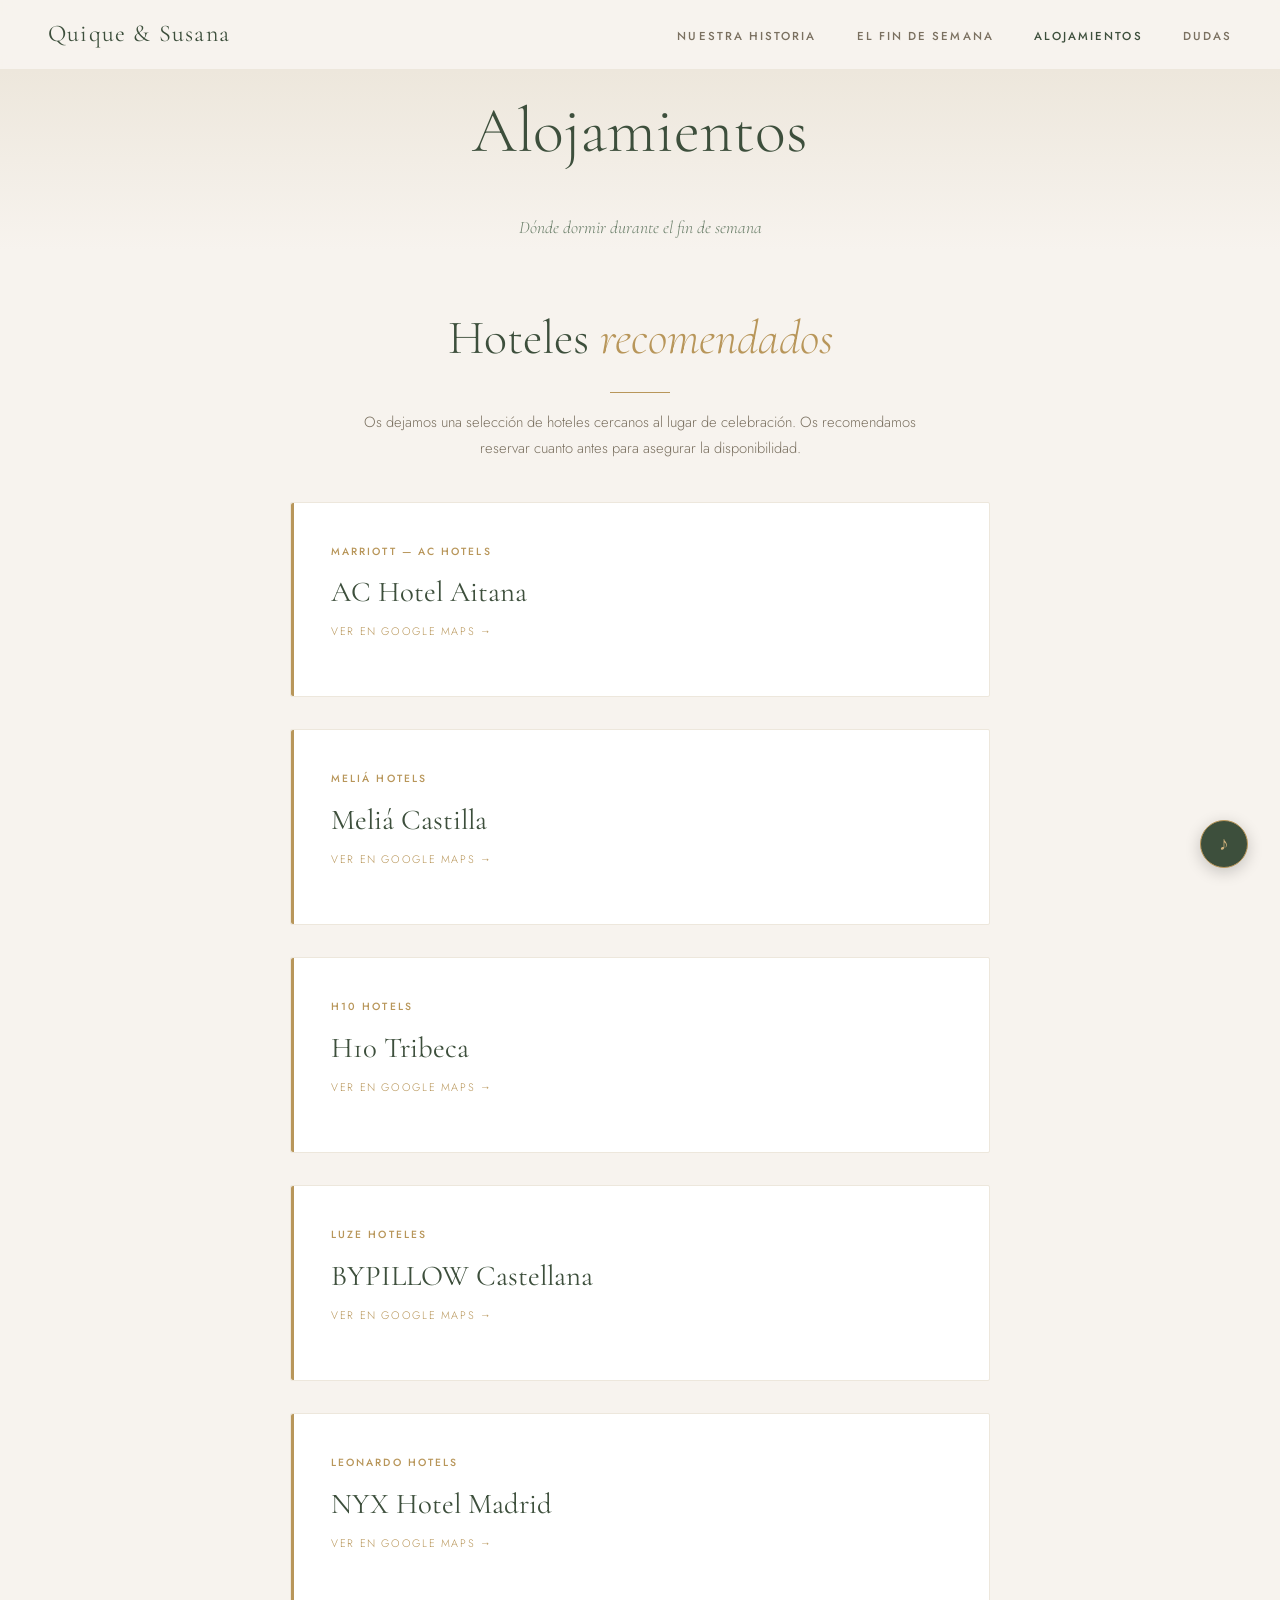
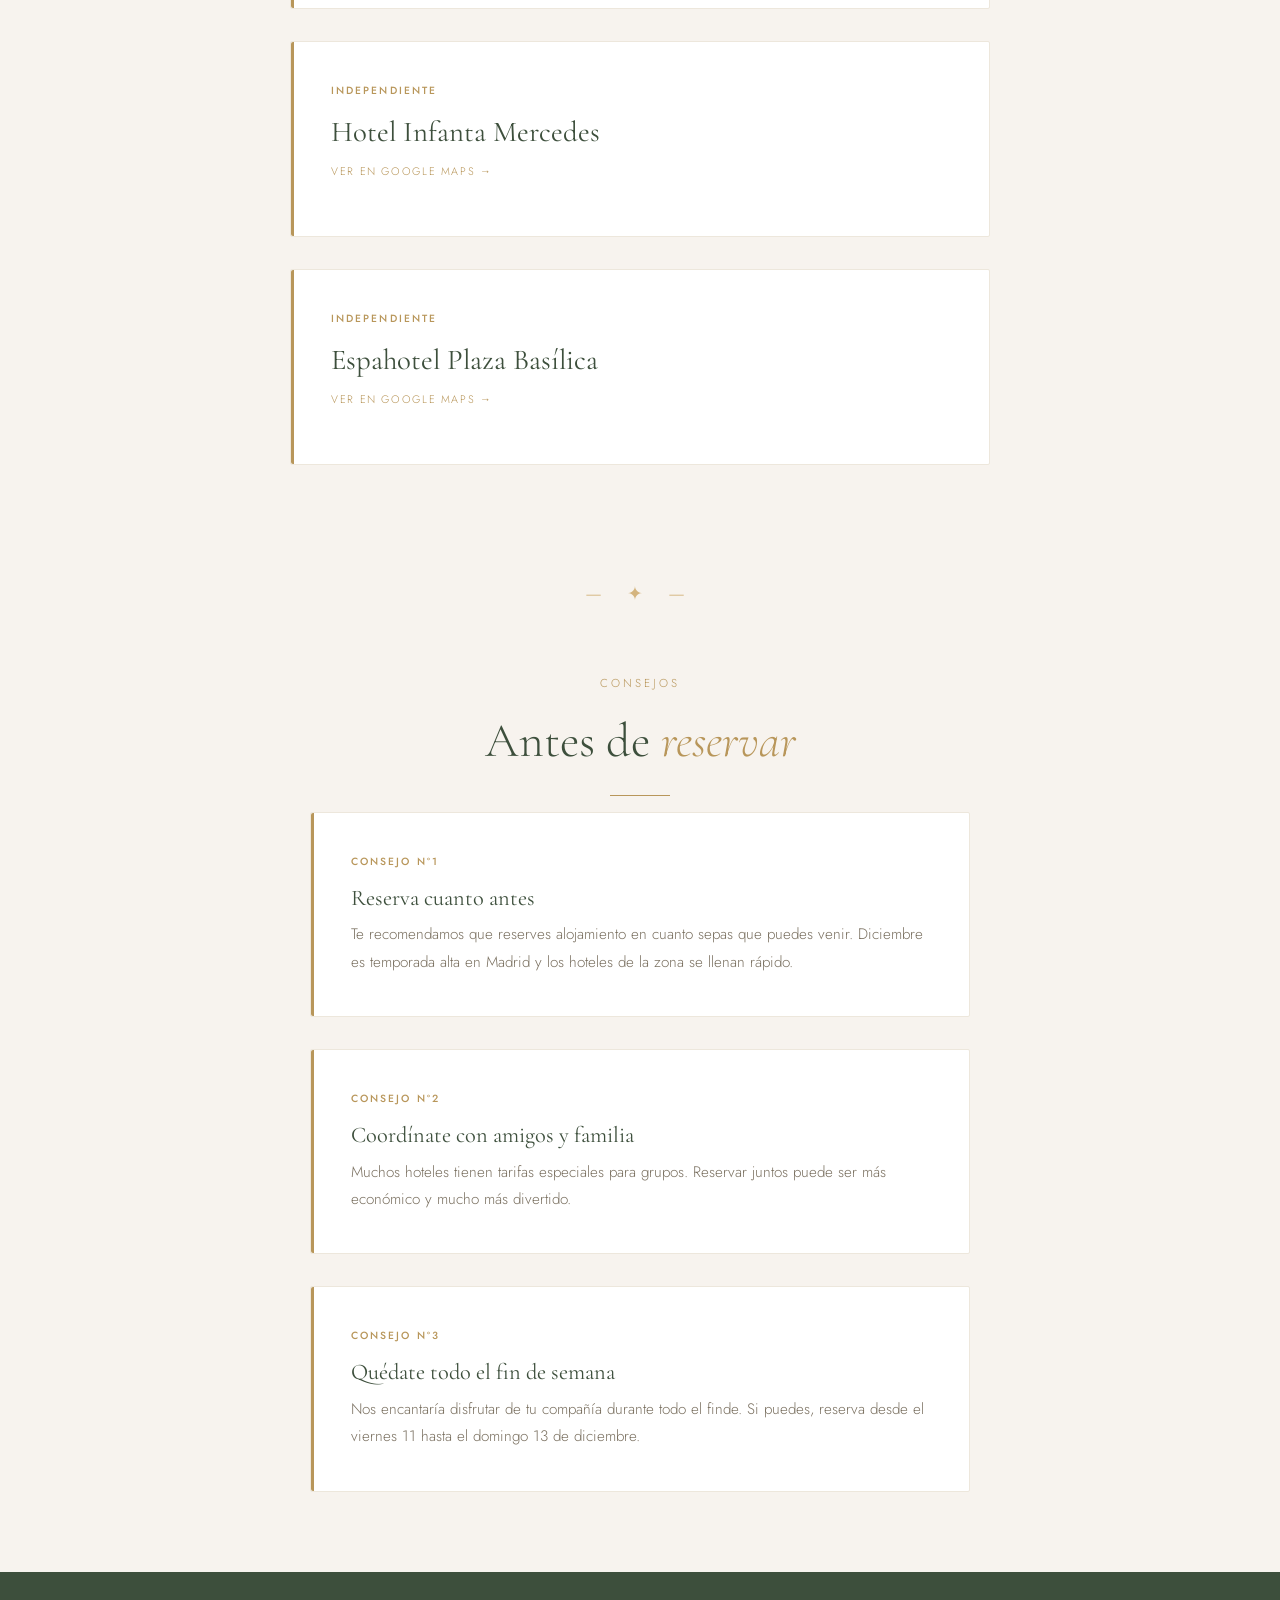
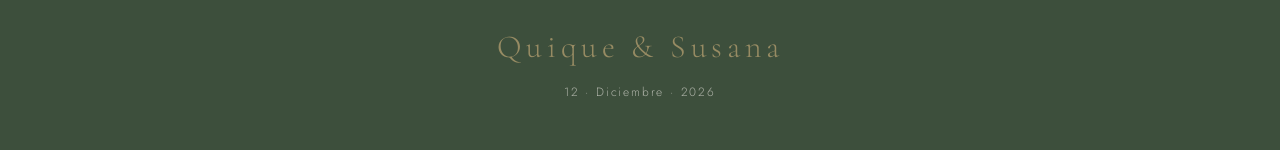
==== commit 534ca579: "Update alojamientos.html" ====
--- a/alojamientos.html
+++ b/alojamientos.html
@@ -28,50 +28,50 @@
     <div class="section-divider"></div>
 
     <p style="text-align:center;color:var(--text-muted);font-size:0.92rem;max-width:600px;margin:0 auto 2.5rem;line-height:1.8;">
-      Os dejamos una selección de hoteles cercanos al lugar de celebración. Os recomendamos reservar cuanto antes, especialmente en diciembre.
+      Os dejamos una selección de hoteles cercanos al lugar de celebración. Os recomendamos reservar cuanto antes para asegurar la disponibilidad.
     </p>
 
     <div style="max-width:700px;margin:0 auto;">
 
-      <a href="https://www.google.com/maps/place/AC+Hotel+Aitana/@40.4558922,-3.6922421,17z" target="_blank" rel="noopener" class="event-card hotel-link-card">
+      <a href="https://www.google.com/maps/place/AC+Hotel+Aitana/@40.4558922,-3.6922421,17z/data=!3m1!5s0xd42291de81d7aa3:0xc3631b050ac9b49e!4m9!3m8!1s0xd42291da59d8f9b:0xa2516f6b49d11f69!5m2!4m1!1i2!8m2!3d40.4558881!4d-3.6896672!16s%2Fg%2F1v1tpd6k?entry=ttu&g_ep=EgoyMDI2MDgxOS4wIKXMDSoASAFQAw%3D%3D" target="_blank" rel="noopener" class="event-card hotel-link-card">
         <p class="event-tag">Marriott — AC Hotels</p>
         <h3 class="event-title">AC Hotel Aitana</h3>
         <p class="event-meta">Ver en Google Maps →</p>
       </a>
 
-      <a href="https://www.google.com/maps/place/Hotel+Meli%C3%A1+Castilla/@40.4614491,-3.6947619,17z" target="_blank" rel="noopener" class="event-card hotel-link-card">
+      <a href="https://www.google.com/maps/place/Hotel+Meli%C3%A1+Castilla/@40.4614491,-3.6947619,17z/data=!3m2!4b1!5s0xd42291b286bedc9:0xfa574395bd7bd765!4m9!3m8!1s0xd42291addc8ee85:0xd1ce794508da5e9d!5m2!4m1!1i2!8m2!3d40.461445!4d-3.692187!16s%2Fg%2F12mj_s2lt?entry=ttu&g_ep=EgoyMDI2MDgxOS4wIKXMDSoASAFQAw%3D%3D" target="_blank" rel="noopener" class="event-card hotel-link-card">
         <p class="event-tag">Meliá Hotels</p>
         <h3 class="event-title">Meliá Castilla</h3>
         <p class="event-meta">Ver en Google Maps →</p>
       </a>
 
-      <a href="https://www.google.com/maps/place/H10+Tribeca/@40.457173,-3.6939649,17.35z" target="_blank" rel="noopener" class="event-card hotel-link-card">
+      <a href="https://www.google.com/maps/place/H10+Tribeca/@40.4569756,-3.6948048,17z/data=!4m9!3m8!1s0xd422902ecd7d091:0x25d926e078f4fa15!5m2!4m1!1i2!8m2!3d40.4552635!4d-3.6943612!16s%2Fg%2F12xq4f58m?entry=ttu&g_ep=EgoyMDI2MDgxOS4wIKXMDSoASAFQAw%3D%3D" target="_blank" rel="noopener" class="event-card hotel-link-card">
         <p class="event-tag">H10 Hotels</p>
         <h3 class="event-title">H10 Tribeca</h3>
         <p class="event-meta">Ver en Google Maps →</p>
       </a>
 
-      <a href="https://www.google.com/maps/place/BYPILLOW+Castellana/@40.4584885,-3.6954978,19.08z" target="_blank" rel="noopener" class="event-card hotel-link-card">
+      <a href="https://www.google.com/maps/place/BYPILLOW+Castellana/@40.4569756,-3.6948048,17z/data=!3m1!5s0xd422903820c7a95:0x9084f3b77e6ee20!4m9!3m8!1s0xd4229037edfc255:0xcdda9db71c34f3f4!5m2!4m1!1i2!8m2!3d40.4586608!4d-3.6952852!16s%2Fg%2F1tv3p_8l?entry=ttu&g_ep=EgoyMDI2MDgxOS4wIKXMDSoASAFQAw%3D%3D" target="_blank" rel="noopener" class="event-card hotel-link-card">
         <p class="event-tag">Luze Hoteles</p>
-        <h3 class="event-title">Hotel Luze Castellana</h3>
+        <h3 class="event-title">BYPILLOW Castellana</h3>
         <p class="event-meta">Ver en Google Maps →</p>
       </a>
 
-      <a href="https://www.google.com/maps/place/NYX+Hotel+Madrid/@40.4504519,-3.7005202,16z" target="_blank" rel="noopener" class="event-card hotel-link-card">
+      <a href="https://www.google.com/maps/place/NYX+Hotel+Madrid/@40.4504519,-3.7005202,16z/data=!3m1!4b1!4m9!3m8!1s0xd4228fe9c990dff:0x66b1eef2592375c!5m2!4m1!1i2!8m2!3d40.4504478!4d-3.6979453!16s%2Fg%2F1tkf28n3?entry=ttu&g_ep=EgoyMDI2MDgxOS4wIKXMDSoASAFQAw%3D%3D" target="_blank" rel="noopener" class="event-card hotel-link-card">
         <p class="event-tag">Leonardo Hotels</p>
         <h3 class="event-title">NYX Hotel Madrid</h3>
         <p class="event-meta">Ver en Google Maps →</p>
       </a>
 
-      <a href="https://www.google.com/maps/place/Hotel+Infanta+Mercedes/@40.4580658,-3.7011645,16z" target="_blank" rel="noopener" class="event-card hotel-link-card">
+      <a href="https://www.google.com/maps/place/Hotel+Infanta+Mercedes/@40.4555135,-3.6986963,16z/data=!4m20!1m10!3m9!1s0xd4228fe9c990dff:0x66b1eef2592375c!2sNYX+Hotel+Madrid!5m2!4m1!1i2!8m2!3d40.4504478!4d-3.6979453!16s%2Fg%2F1tkf28n3!3m8!1s0xd42290145acfcb9:0xa108506d7133fdc6!5m2!4m1!1i2!8m2!3d40.4580617!4d-3.6985896!16s%2Fg%2F1tj7xpmp?entry=ttu&g_ep=EgoyMDI2MDgxOS4wIKXMDSoASAFQAw%3D%3D" target="_blank" rel="noopener" class="event-card hotel-link-card">
         <p class="event-tag">Independiente</p>
         <h3 class="event-title">Hotel Infanta Mercedes</h3>
         <p class="event-meta">Ver en Google Maps →</p>
       </a>
-
-      <a href="https://www.google.com/maps/place/The+Westin+Madrid+Cuzco/@40.4587746,-3.693703,17z" target="_blank" rel="noopener" class="event-card hotel-link-card">
-        <p class="event-tag">Marriott — 5★</p>
-        <h3 class="event-title">The Westin Madrid Cuzco</h3>
+      
+       <a href="https://www.google.com/maps/place/Espahotel+Plaza+Bas%C3%ADlica/@40.4497953,-3.7010399,16z/data=!4m11!3m10!1s0xd4228febcaf4e65:0xd441340dfcf562b9!5m4!1s2026-12-11!2i2!4m1!1i2!8m2!3d40.4497912!4d-3.698465!16s%2Fg%2F1tgz1x2_?entry=ttu&g_ep=EgoyMDI2MDgxOS4wIKXMDSoASAFQAw%3D%3D" target="_blank" rel="noopener" class="event-card hotel-link-card">
+        <p class="event-tag">Independiente</p>
+        <h3 class="event-title">Espahotel Plaza Basílica</h3>
         <p class="event-meta">Ver en Google Maps →</p>
       </a>
 
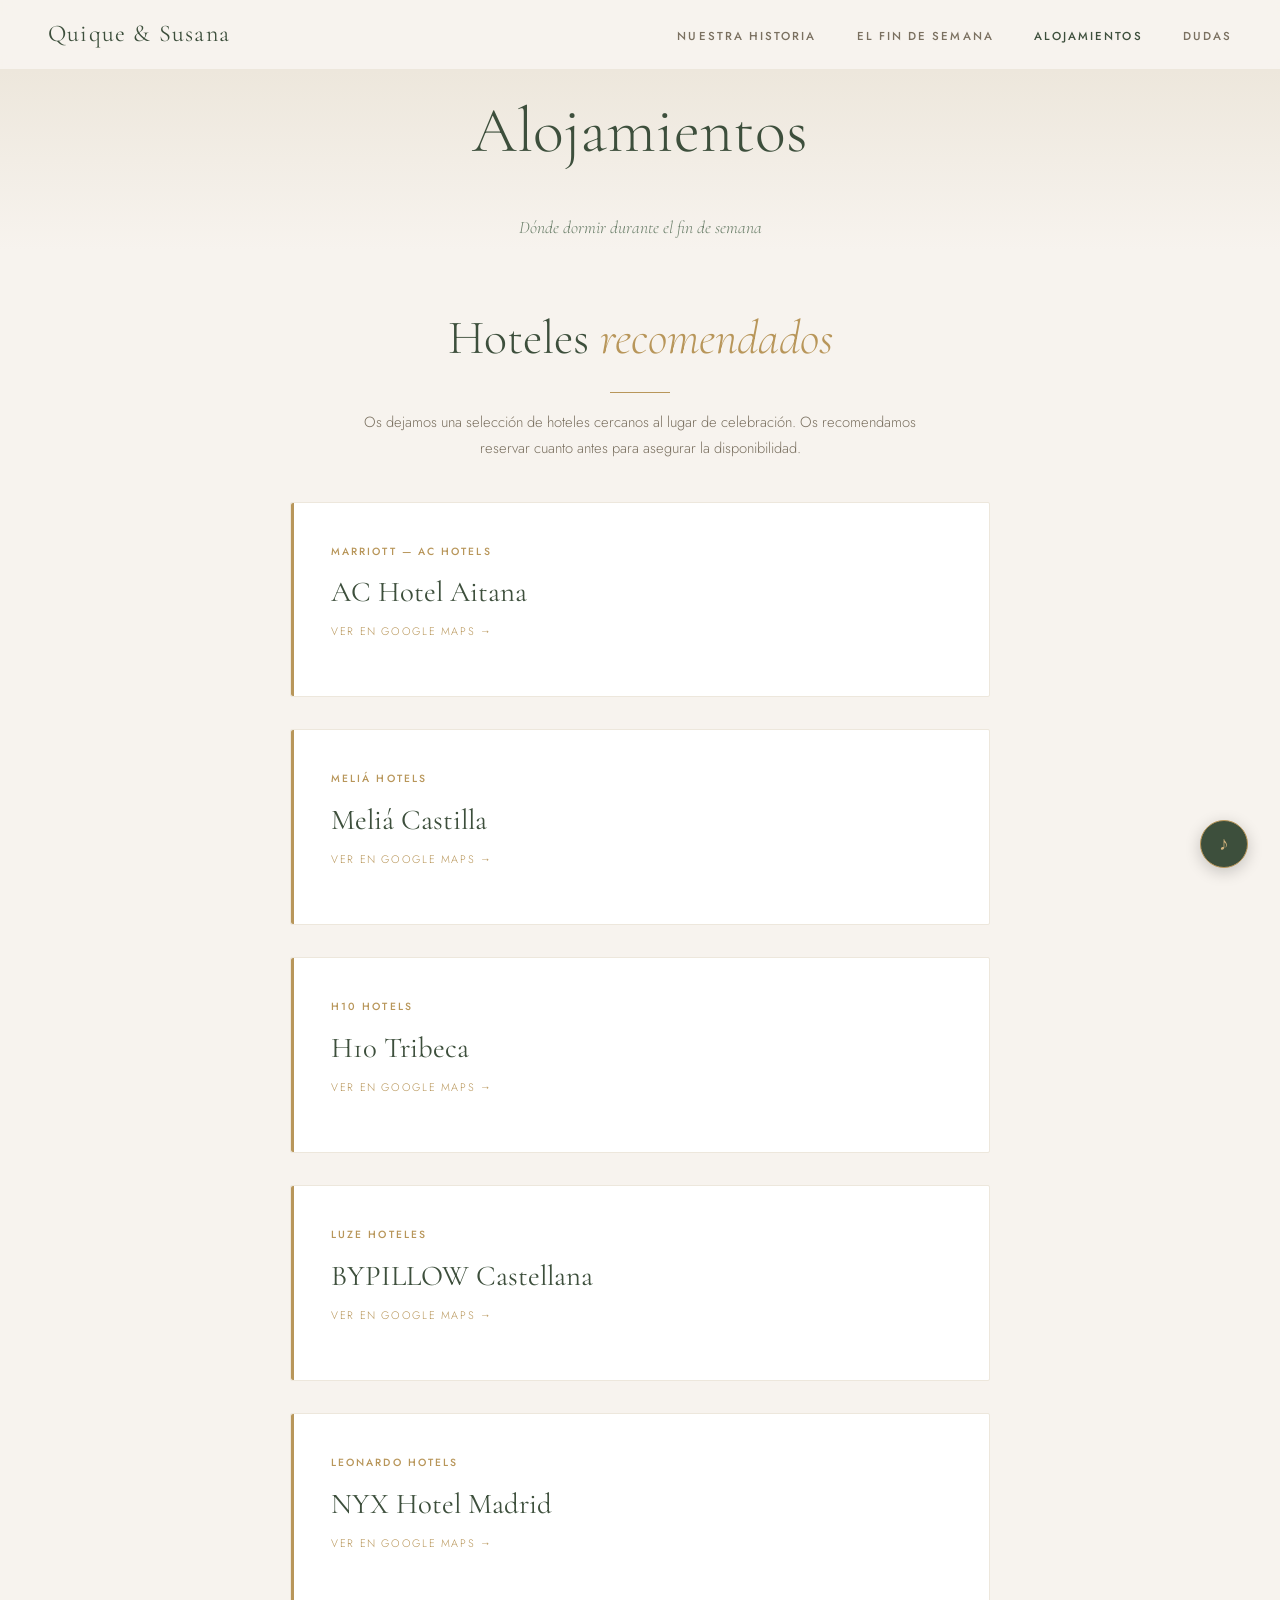
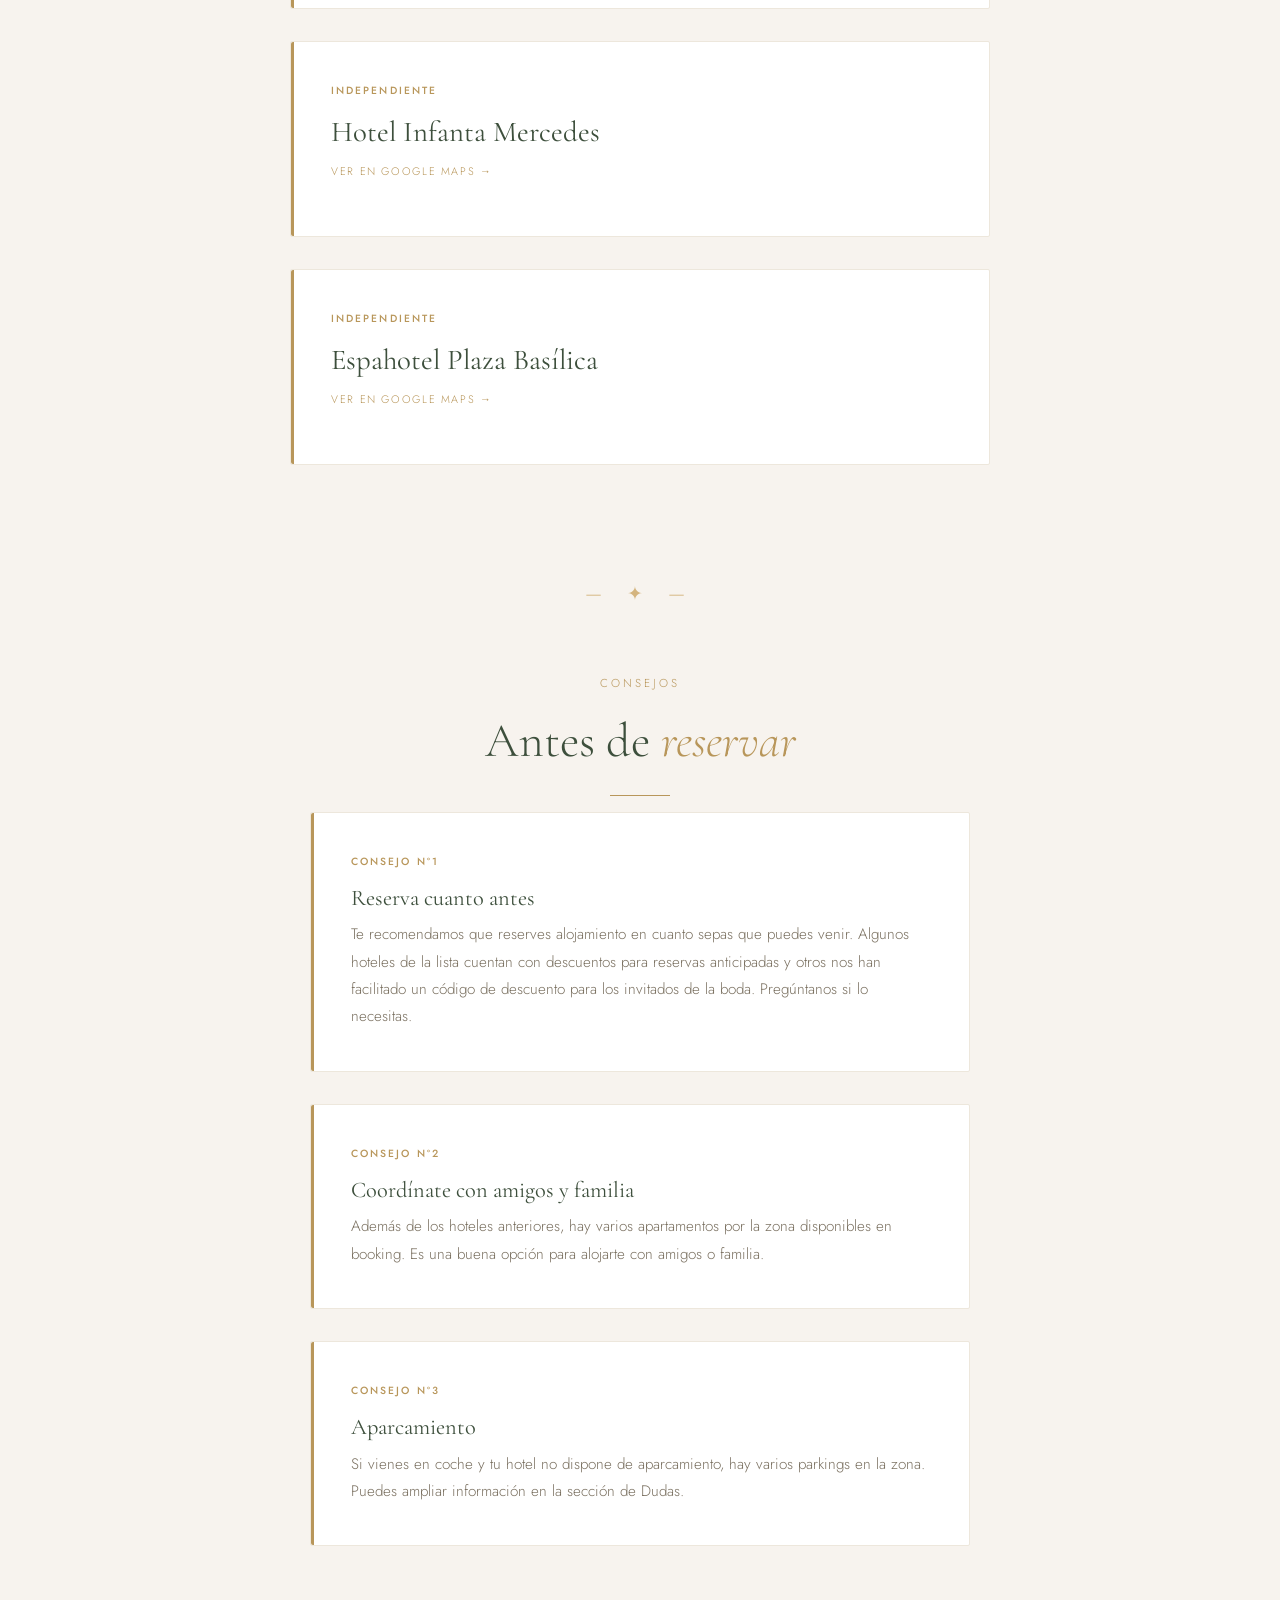
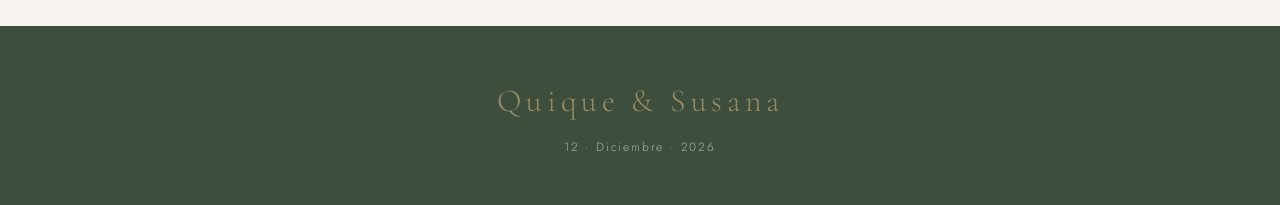
==== commit 1f930309: "Update alojamientos.html" ====
--- a/alojamientos.html
+++ b/alojamientos.html
@@ -89,17 +89,17 @@
       <div class="event-card">
         <p class="event-tag">Consejo nº1</p>
         <h3 class="event-title" style="font-size:1.4rem;">Reserva cuanto antes</h3>
-        <p class="event-body">Te recomendamos que reserves alojamiento en cuanto sepas que puedes venir. Diciembre es temporada alta en Madrid y los hoteles de la zona se llenan rápido.</p>
+        <p class="event-body">Te recomendamos que reserves alojamiento en cuanto sepas que puedes venir. Algunos hoteles de la lista cuentan con descuentos para reservas anticipadas y otros nos han facilitado un código de descuento para los invitados de la boda. Pregúntanos si lo necesitas.</p>
       </div>
       <div class="event-card">
         <p class="event-tag">Consejo nº2</p>
         <h3 class="event-title" style="font-size:1.4rem;">Coordínate con amigos y familia</h3>
-        <p class="event-body">Muchos hoteles tienen tarifas especiales para grupos. Reservar juntos puede ser más económico y mucho más divertido.</p>
+        <p class="event-body">Además de los hoteles anteriores, hay varios apartamentos por la zona disponibles en booking. Es una buena opción para alojarte con amigos o familia.</p>
       </div>
       <div class="event-card">
         <p class="event-tag">Consejo nº3</p>
-        <h3 class="event-title" style="font-size:1.4rem;">Quédate todo el fin de semana</h3>
-        <p class="event-body">Nos encantaría disfrutar de tu compañía durante todo el finde. Si puedes, reserva desde el viernes 11 hasta el domingo 13 de diciembre.</p>
+        <h3 class="event-title" style="font-size:1.4rem;">Aparcamiento</h3>
+        <p class="event-body">Si vienes en coche y tu hotel no dispone de aparcamiento, hay varios parkings en la zona. Puedes ampliar información en la sección de Dudas.</p>
       </div>
     </div>
   </section>
